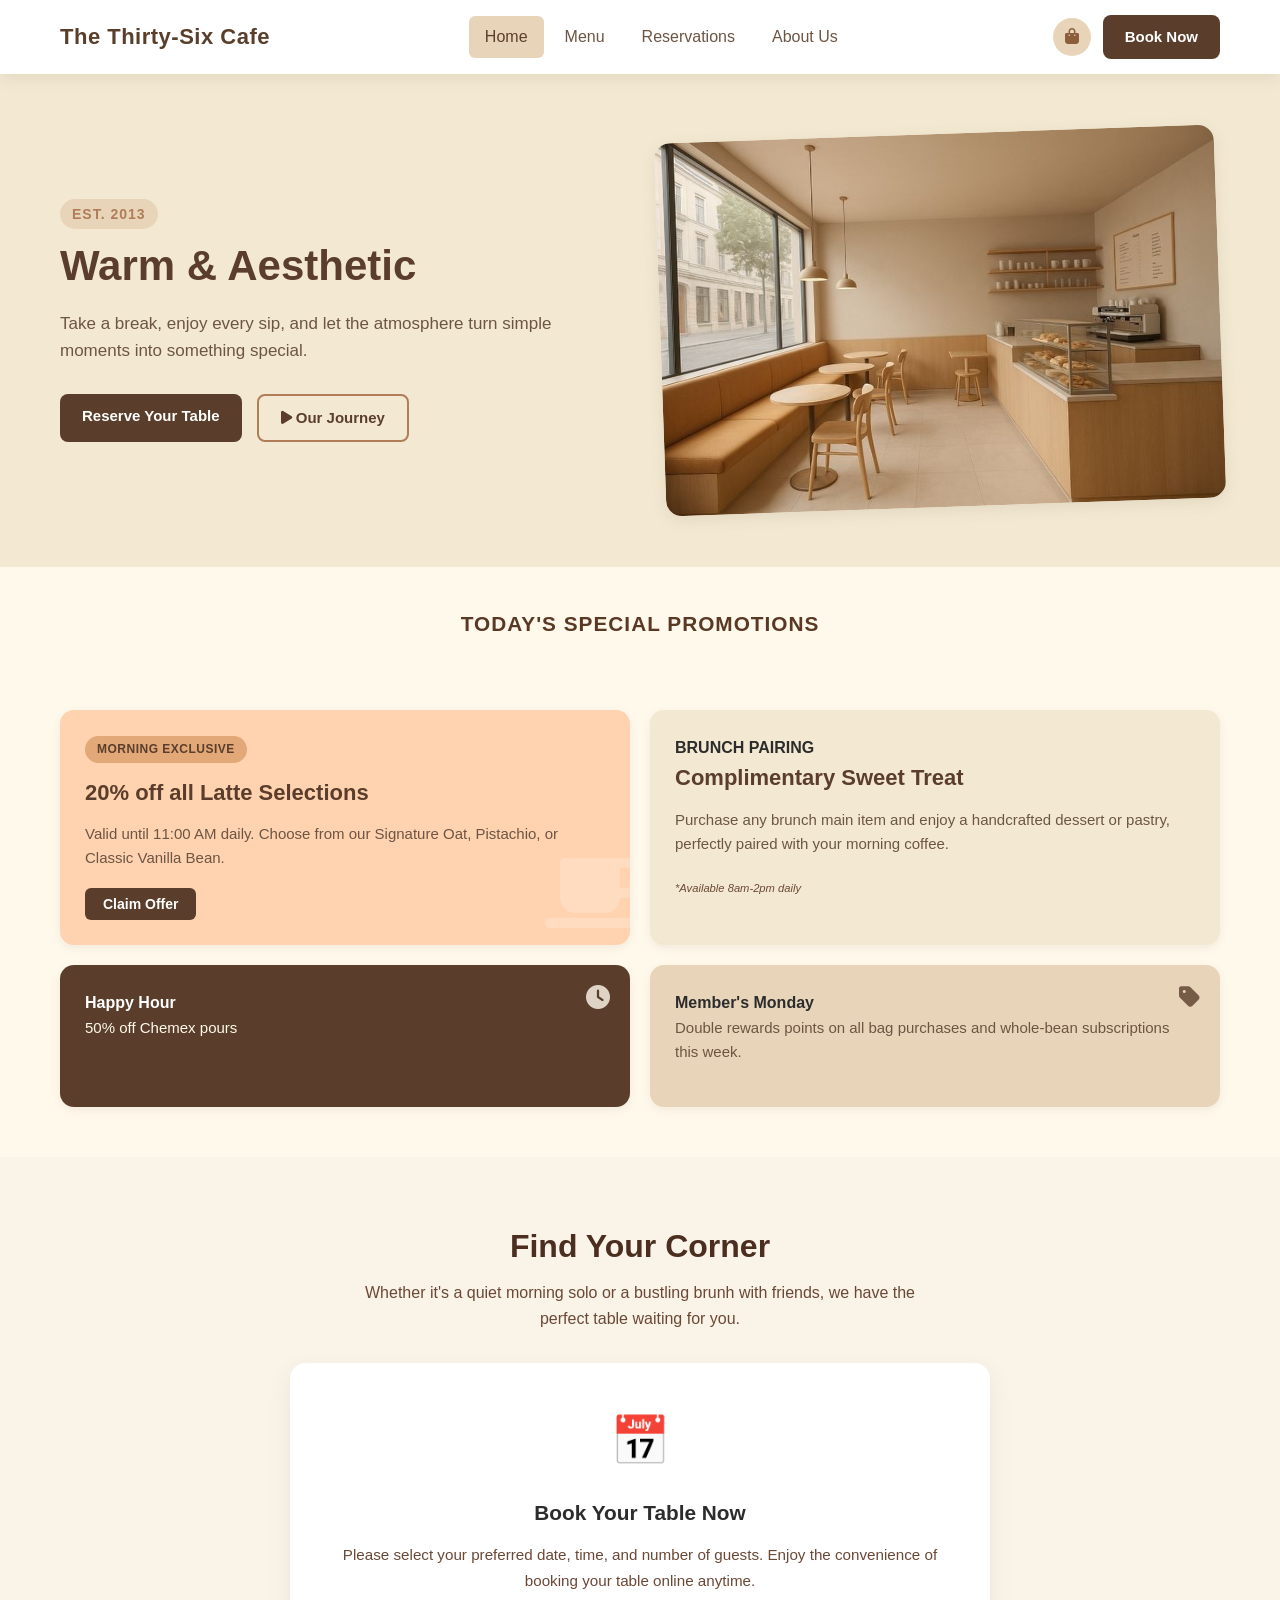
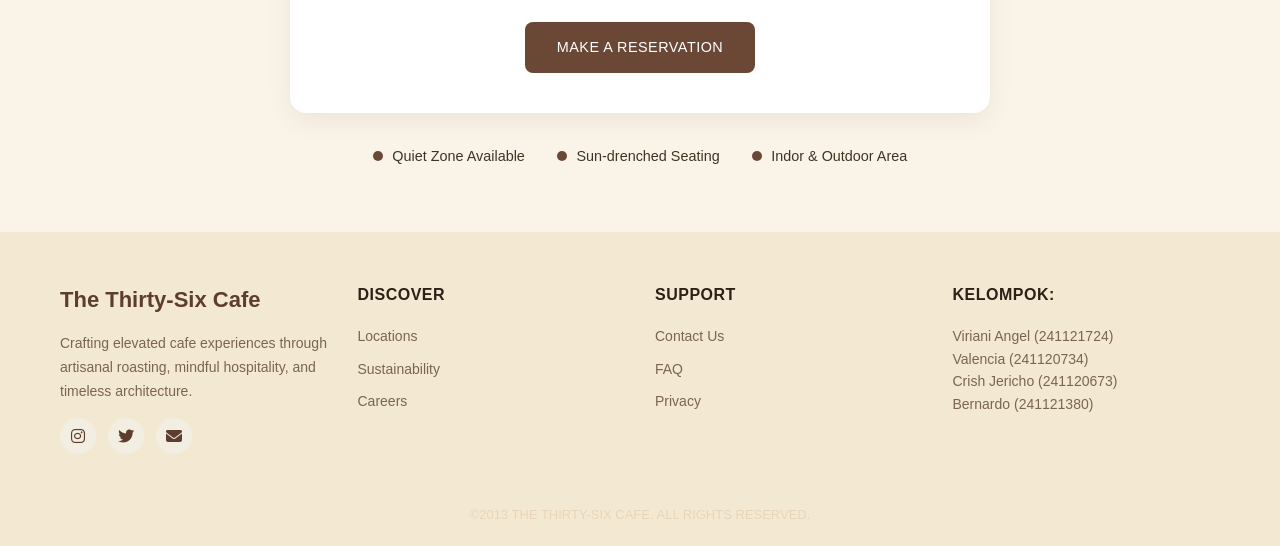
==== index.html @ 0692bbd6 "final" ====
<!DOCTYPE html>
<html lang="id">
<head>
    <meta charset="UTF-8">
    <meta name="viewport" content="width=device-width, initial-scale=1.0">
    <title>The Thirty-Six Cafe - Beranda</title>
    <link rel="stylesheet" href="style.css">
    <link rel="stylesheet" href="https://cdnjs.cloudflare.com/ajax/libs/font-awesome/6.4.0/css/all.min.css">
</head>
<body>
    <!-- Header & Navigasi -->
    <header class="header">
        <div class="container">
            <div class="nav-wrapper">
                <a href="index.html" class="logo">The Thirty-Six Cafe</a>
                <input type="checkbox" id="cek-menu" hidden>
                <label for="cek-menu" class="menu-toggle">☰</label>
                
                <nav class="navbar">
                    <a href="index.html" class="active">Home</a>
                    <a href="menu.html">Menu</a>
                    <a href="reservasi.html">Reservations</a>
                    <a href="tentang.html">About Us</a>
                </nav>

                <div class="header-actions">
                    <button class="icon-btn"><i class="fas fa-shopping-bag"></i></button>
                    <a href="reservasi.html" class="btn primary-btn">Book Now</a>
                </div>
            </div>
        </div>
    </header>

    <main>
        <!-- Bagian Hero -->
        <section class="hero-section">
            <div class="container hero-content">
                <div class="hero-text">
                    <span class="est-tag">EST. 2013</span>
                    <h1>Warm & Aesthetic</h1>
                    <p>Take a break, enjoy every sip, and let the atmosphere turn simple moments into something special.</p>
                    <div class="hero-buttons">
                        <a href="reservasi.html" class="btn primary-btn">Reserve Your Table</a>
                        <a href="tentang.html" class="btn secondary-btn"><i class="fas fa-play"></i> Our Journey</a>
                    </div>
                </div>
                <div class="hero-image">
                    <img src="gbr/interior cafe.jpeg" alt="Interior cafe dengan pencahayaan hangat">
                </div>
            </div>
        </section>


        <!-- Bagian Promo Harian -->
        <h2 class="promo-section-title">TODAY'S SPECIAL PROMOTIONS</h2>
        <div class="promo-grid">
            <div class="promo-card promo-main">
                <span class="promo-badge">MORNING EXCLUSIVE</span>
                <h3>20% off all Latte Selections</h3>
                <p>Valid until 11:00 AM daily. Choose from our Signature Oat, Pistachio, or Classic Vanilla Bean.</p>
                <button class="btn promo-btn" id="claimBtn">Claim Offer</button>
                <div class="promo-icon">
                    <i class="fas fa-coffee"></i>
                </div>
            </div>

            <div class="promo-card promo-side">
                <h4>BRUNCH PAIRING</h4>
                <h3>Complimentary Sweet Treat</h3>
                <p>Purchase any brunch main item and enjoy a handcrafted dessert or pastry, perfectly paired with your morning coffee.</p>
                <span class="note">*Available 8am-2pm daily</span>
            </div>

            <div class="promo-card promo-dark">
                <div class="promo-mini-content">
                    <h4>Happy Hour</h4>
                    <p>50% off Chemex pours</p>
                </div>
                <i class="fas fa-clock promo-icon-sm"></i>
            </div>

            <div class="promo-card promo-light">
                <div class="promo-mini-content">
                    <h4>Member's Monday</h4>
                    <p>Double rewards points on all bag purchases and whole-bean subscriptions this week.</p>
                </div>
                <i class="fas fa-tag promo-icon-sm"></i>
            </div>
        </div>    

        <!-- Bagian Cari Meja -->
        <section class="reservation-setion">
            <div class="reservation-container">

                <h2 class="reservation-title">Find Your Corner</h2>
                <p class="reservation-subtitle">Whether it's a quiet morning solo or a bustling brunh with friends, we have the perfect table waiting for you.</p>
                <div class="reservation-card">
                    <div class="reservasion-icon">📅</div>
                    <h3 class="reservation-status">Book Your Table Now</h3>
                    <p class="reservation-desc">Please select your preferred date, time, and number of guests. Enjoy the convenience of booking your table online anytime.</p>

                    <!--Tombol Penghubung Ke Halaman Reservasi-->
                    <a href="reservasi.html" class="btn-book" id="reserveBtn">Make a Reservation</a>
                </div>   
                <div class="features">
                    <div class="feature-item">
                        <span class="dot"></span>
                        <span>Quiet Zone Available</span>
                    </div>
                    <div class="feature-item">
                        <span class="dot"></span>
                        <span>Sun-drenched Seating</span>
                    </div>
                    <div class="feature-item">
                        <span class="dot"></span>
                        <span>Indor & Outdoor Area</span>
                    </div>
                </div>
            </div>
        </section>
    </main>

    <!-- Footer -->
    <footer class="footer">
        <div class="container grid-footer">
            <div class="footer-about">
                <h3>The Thirty-Six Cafe</h3>
                <p>Crafting elevated cafe experiences through artisanal roasting, mindful hospitality, and timeless architecture.</p>
                <div class="social-links">
                    <a href="https://www.instagram.com/thethirtysix?igsh=OXprbnNtYWUybjdk"><i class="fab fa-instagram"></i></a>
                    <a href="https://x.com/ThirtySixCafe"><i class="fab fa-twitter"></i></a>
                    <a href="mailto:thethirtysix.i@gmail.com"><i class="fas fa-envelope"></i></a>
                </div>
            </div>

            <div class="footer-links">
                <h4>DISCOVER</h4>
                <a href="https://www.google.com/maps/place//data=!4m3!3m2!1s0x303130367eed4897:0xfbdb00c0cb2475d2!12e1?source=g.page.m._&laa=merchant-review-solicitation">Locations</a>
                <a href="tentang.html">Sustainability</a>
                <a href="tentang.html">Careers</a>
            </div>

            <div class="footer-links">
                <h4>SUPPORT</h4>
                <a href="tel:+62614530970">Contact Us</a>
                <a href="reservasi.html">FAQ</a>
                <a href="#">Privacy</a>
            </div>

            <div class="footer-subscribe">
                <h4>KELOMPOK:</h4>
                <p>Viriani Angel (241121724) <br> Valencia (241120734) <br> Crish Jericho (241120673) <br> Bernardo (241121380)</p>
            </div>
        </div>

        <div class="copyright">
            <p>©2013 THE THIRTY-SIX CAFE. ALL RIGHTS RESERVED.</p>
        </div>
    </footer>

    <!--Panggil File Js-->
    <script src="script.js"></script>
</body>
</html>
---- style.css ----
* {
    margin: 0;
    padding: 0;
    box-sizing: border-box;
    font-family: 'Segoe UI', Roboto, Oxygen, Ubuntu, Cantarell, sans-serif;
}

body {
    background-color: #FFF9EC;
    color: #2C2C2C;
    line-height: 1.6;
}

.container {
    max-width: 1200px;
    margin: 0 auto;
    padding: 0 20px;
}

a {
    text-decoration: none;
    color: inherit;
}

img {
    max-width: 100%;
    display: block;
}

/* HEADER & NAVIGASI */
.header {
    background-color: #FFFFFF;
    box-shadow: 0 4px 15px rgba(90, 62, 43, 0.1);
    padding: 15px 0;
    position: sticky;
    top: 0;
    z-index: 99;
}

.nav-wrapper {
    display: flex;
    justify-content: space-between;
    align-items: center;
    flex-wrap: wrap;
    gap: 15px;
    position: relative;
}

.logo {
    font-size: 22px;
    font-weight: 700;
    color: #5A3E2B;
    letter-spacing: 0.5px;
}

/* Ikon Garis Tiga */
.menu-toggle {
    font-size: 28px;
    color: #5A3E2B;
    cursor: pointer;
    display: none; /* Awalnya tersembunyi, muncul di HP/Tablet */
}

/* Kotak Menu Navigasi */
.navbar {
    display: flex;
    gap: 5px;
    flex-wrap: wrap;
}

.navbar a {
    padding: 8px 16px;
    font-weight: 500;
    color: #6D5544;
    border-radius: 6px;
    transition: all 0.3s ease;
}

.navbar a:hover,
.navbar a.active {
    background-color: #E8D5B9;
    color: #5A3E2B;
}

.header-actions {
    display: flex;
    align-items: center;
    gap: 12px;
}

.icon-btn {
    width: 38px;
    height: 38px;
    border-radius: 50%;
    border: none;
    background-color: #E8D5B9;
    color: #8B5E3C;
    font-size: 16px;
    cursor: pointer;
    transition: all 0.3s ease;
}

.icon-btn:hover {
    background-color: #B07D58;
    color: #FFFFFF;
}

.btn {
    padding: 10px 22px;
    border-radius: 8px;
    font-weight: 600;
    border: none;
    cursor: pointer;
    transition: all 0.3s ease;
    font-size: 15px;
    display: inline-block;
}

.primary-btn {
    background-color: #5A3E2B;
    color: #FFFFFF;
}

.primary-btn:hover {
    background-color: #8B5E3C;
    transform: translateY(-2px);
    box-shadow: 0 4px 12px rgba(92, 61, 46, 0.2);
}

.secondary-btn {
    background-color: transparent;
    color: #5A3E2B;
    border: 2px solid #B07D58;
}

.secondary-btn:hover {
    background-color: #B07D58;
    color: #FFFFFF;
}

/* BAGIAN HERO (HOME) */
.hero-section {
    padding: 60px 0;
    background-color: #F3E9D2;
}

.hero-content {
    display: grid;
    grid-template-columns: 1fr 1fr;
    gap: 40px;
    align-items: center;
}

.est-tag {
    font-size: 14px;
    color: #B07D58;
    font-weight: 600;
    letter-spacing: 1px;
    text-transform: uppercase;
    display: inline-block;
    margin-bottom: 12px;
    background-color: #E8D5B9;
    padding: 4px 12px;
    border-radius: 20px;
}

.hero-text h1 {
    font-size: 42px;
    color: #5A3E2B;
    margin-bottom: 18px;
    line-height: 1.2;
}

.hero-text p {
    font-size: 17px;
    color: #6D5544;
    margin-bottom: 30px;
}

.hero-buttons {
    display: flex;
    gap: 15px;
    flex-wrap: wrap;
}

.hero-image img {
    border-radius: 16px;
    box-shadow: 0 4px 15px rgba(90, 62, 43, 0.1);
    transform: rotate(-2deg);
    transition: transform 0.5s ease;
    margin-left: auto;
    margin-right: auto;
}

.hero-image img:hover {
    transform: rotate(0deg) scale(1.02);
}

/* KARTU PROMO (HOME) */
.promo-section-title {
    text-align: center;
    font-size: 1.3rem;
    font-weight: 700;
    color: #5A3824;
    margin: 2.5rem 0 1.2rem;
    letter-spacing: 1px;
}

.promo-grid {
    display: grid;
    grid-template-columns: repeat(2, 1fr);
    grid-template-rows: auto auto;
    gap: 20px;
    padding: 50px 20px;
    max-width: 1200px;
    margin: 0 auto;
}

.promo-main {
    grid-column: 1 / 2;
    grid-row: 1 / 2;
    background-color: #FFD2B0;
    border-radius: 14px;
    padding: 25px;
}

.promo-side {
    grid-column: 2 / 3;
    grid-row: 1 / 2;
    background-color: #F3E9D2;
    border-radius: 14px;
    padding: 25px;
}

.promo-dark {
    grid-column: 1 / 2;
    grid-row: 2 / 3;
    background-color: #5A3E2B;
    color: #FFFFFF;
    border-radius: 14px;
    padding: 25px;
}

.promo-light {
    grid-column: 2 / 3;
    grid-row: 2 / 3;
    background-color: #E8D5B9;
    border-radius: 14px;
    padding: 25px;
}

.promo-card {
    position: relative;
    overflow: hidden;
    transition: all 0.3s ease;
    box-shadow: 0 3px 10px rgba(90, 62, 43, 0.08);
}

.promo-card:hover {
    transform: translateY(-5px);
    box-shadow: 0 4px 15px rgba(90, 62, 43, 0.1);
}

.promo-badge {
    background-color: #E2A878;
    color: #5A3E2B;
    font-size: 12px;
    font-weight: 700;
    padding: 4px 12px;
    border-radius: 20px;
    text-transform: uppercase;
    letter-spacing: 0.5px;
    display: inline-block;
    margin-bottom: 12px;
}

.promo-card h3 {
    font-size: 22px;
    margin-bottom: 12px;
    color: #5A3E2B;
}

.promo-dark h3 {
    color: #FFFFFF;
}

.promo-card p {
    font-size: 15px;
    color: #6D5544;
    margin-bottom: 18px;
}

.promo-dark p {
    color: #FFF9EC;
}

.promo-btn {
    background-color: #5A3E2B;
    color: #FFFFFF;
    padding: 8px 18px;
    font-size: 14px;
    border-radius: 6px;
    display: inline-block;
    transition: all 0.3s ease;
}

.promo-btn:hover {
    background-color: #8B5E3C;
}

.promo-icon {
    position: absolute;
    bottom: -15px;
    right: -15px;
    font-size: 80px;
    color: rgba(255,255,255,0.2);
    z-index: 1;
}

.promo-icon-sm {
    position: absolute;
    top: 20px;
    right: 20px;
    font-size: 24px;
    opacity: 0.8;
    color: #5A3E2B;
}

.promo-dark .promo-icon-sm {
    color: #FFF9EC;
}

.pastry-img img {
    border-radius: 10px;
    margin: 15px auto;
    max-height: 120px;
    width: auto;
    max-width: 100%; 
    object-fit: contain; 
    display: block;
}

.note {
    font-size: 12px;
    font-style: italic;
    color: #8B5E3C;
    margin-top: 10px;
    display: inline-block;
}

/* BAGIAN CARI MEJA (HOME) */
.find-table-section {
    padding: 60px 0;
    background-color: #FFFFFF;
}

.find-table-wrapper {
    text-align: center;
}

.find-table-wrapper h2 {
    font-size: 30px;
    color: #5A3E2B;
    margin-bottom: 12px;
}

.find-table-wrapper p {
    font-size: 16px;
    color: #6D5544;
    margin-bottom: 30px;
    max-width: 700px;
    margin-left: auto;
    margin-right: auto;
}

/* ==== KONTEN UTAMA - SEJAJAR ==== */
.main-content {
    padding: 1rem 0 2rem;
}

.content-grid {
    display: grid;
    grid-template-columns: 1fr 1.4fr;
    gap: 1.5rem;
}

.card {
    background-color: #FFFFFF;
    padding: 1.8rem;
    border-radius: 10px;
    box-shadow: 0 4px 12px rgba(75, 46, 32, 0.05);
}

.card h2 {
    font-size: 1rem;
    text-transform: uppercase;
    margin-bottom: 1.4rem;
    letter-spacing: 0.5px;
}

/* --- FORM --- */
.form-group {
    margin-bottom: 1rem;
}

.form-group label {
    display: block;
    font-size: 0.75rem;
    text-transform: uppercase;
    margin-bottom: 0.4rem;
    letter-spacing: 0.5px;
}

.form-group input {
    width: 100%;
    padding: 0.65rem;
    border: 1px solid #E8DAC5;
    border-radius: 4px;
    background-color: #FAF4E8;
    font-size: 0.85rem;
}

.form-row {
    display: flex;
    gap: 0.8rem;
}

.counter {
    display: flex;
    border: 1px solid #E8DAC5;
    border-radius: 4px;
    background-color: #FAF4E8;
    width: fit-content;
}

.counter button {
    border: none;
    background: none;
    padding: 0.4rem 0.8rem;
    cursor: pointer;
    font-weight: bold;
}

.counter input {
    border: none;
    width: 35px;
    text-align: center;
    background: transparent;
}

.btn-confirm {
    width: 100%;
    background-color: #6B4836;
    color: #ffffff;
    border: none;
    padding: 0.7rem;
    border-radius: 4px;
    margin-top: 0.8rem;
    cursor: pointer;
    text-transform: uppercase;
    font-size: 0.8rem;
    letter-spacing: 0.5px;
}

.note {
    font-size: 0.7rem;
    text-align: center;
    margin-top: 0.4rem;
    color: #6B4836;
}

/* --- TABEL --- */
.registry-header {
    display: flex;
    justify-content: space-between;
    align-items: center;
    margin-bottom: 1rem;
    flex-wrap: wrap;
    gap: 0.5rem;
}

.tabs {
    display: flex;
    gap: 0.4rem;
}

.tab-btn {
    border: none;
    background:#F6EBD8;
    padding: 0.3rem 0.7rem;
    border-radius: 4px;
    font-size: 0.7rem;
    cursor: pointer;
    text-transform: uppercase;
    color: #443322;
    font-weight: 500;
}

.tab-btn.active[data-filter="all"] { background-color: #d6b89e; color: #443322; }
.tab-btn.active[data-filter="confirmed"] { background-color: #8b5a2b; color: white; }
.tab-btn.active[data-filter="waitlist"] { background-color: #cd853f; color: white; }
.tab-btn.active[data-filter="cancelled"] { background-color: #a0522d; color: white; }
.tab-btn.active[data-filter="completed"] { background-color: #4B2E20; color: white; }

.filter-icon {
    border: none;
    background: none;
    cursor: pointer;
    font-size: 0.9rem;
}

.tab-btn.active {
    background-color: #6B4836;
    color:#ffffff;
}

.filter-btn {
    border: none;
    background: none;
    cursor: pointer;
}

.registry-list {
    min-height: 200px;
}

.empty-state {
    text-align: center;
    padding: 2rem;
    color: #6B4836;
    font-style: italic;
    font-size: 0.85rem;
}

.registry-item {
    display: flex;
    justify-content: space-between;
    align-items: center;
    padding: 0.6rem 0.8rem;
    background-color:#F6EBD8;
    border-radius: 4px;
    margin-bottom: 0.5rem;
}

.time {
    font-weight: 500;
    font-size: 0.85rem;
}

.name {
    flex: 1;
    margin-left: 0.8rem;
    font-size: 0.85rem;
}

.duration {
    font-size: 0.75rem;
    background-color:#E8DAC5;
    padding: 0.2rem 0.5rem;
    border-radius: 10px;
}

/* ==== BAGIAN BAWAH ==== */
.bottom-section {
    margin: 2rem 0;
}
.content-grid {
    display: grid;
    grid-template-columns: 1fr 1fr;
    gap: 1.5rem;
    align-items: center;
}
.image-card img {
    width: 100%;
    height: auto;
    border-radius: 8px;
    object-fit: cover;
}
.info-card {
    background-color: #5A3824;
    color: #fff;
    padding: 1.8rem;
    border-radius: 8px;
}
.info-card h2 {
    margin-top: 0;
    font-size: 1.2rem;
    font-weight: 600;
}
.info-card p {
    font-size: 0.9rem;
    line-height: 1.5;
    opacity: 0.92;
    margin-bottom: 1.2rem;
}
.info-buttons {
    display: flex;
    gap: 0.8rem;
    flex-wrap: wrap;
}
.btn-about, .btn-view-menu {
    padding: 0.6rem 1.1rem;
    border: none;
    border-radius: 4px;
    font-weight: 500;
    cursor: pointer;
    font-size: 0.85rem;
    text-decoration: none;
    display: inline-block;
}
.btn-about {
    background-color: #fff;
    color: #5A3824;
}
.btn-view-menu {
    background-color: #D4B996;
    color: #333;
}

@media (max-width: 768px) {
    .content-grid {
        grid-template-columns: 1fr;
    }
}

/* ==== NOTIFIKASI ==== */
.notification {
    position: fixed;
    top: 2rem;
    right: 2rem;
    max-width: 360px; 
    width: fit-content; 
    background: #ffffff;
    padding: 1rem 1.4rem;
    border-radius: 10px;
    box-shadow: 0 4px 14px rgba(0, 0, 0, 0.18);
    transform: translateX(420px); 
    transition: transform 0.3s ease;
    z-index: 9999; 
}
.notification.show {
    transform: translateX(0); 
}
.notification-box {
    display: flex;
    align-items: flex-start;
    gap: 0.7rem;
}
.notification-box i {
    color: #2e7d32;
    font-size: 1.4rem;
    margin-top: 0.1rem;
}
.notification-box h3 {
    margin: 0 0 0.3rem 0;
    font-size: 1rem;
    color: #333;
}
.notification-box p {
    margin: 0;
    font-size: 0.9rem;
    color: #555;
    line-height: 1.4;
}

/* ==== reservasi bagian home==== */
.reservation-setion {
    padding: 4rem 1.2rem;
    background-color: #FAF4E8;
}

.reservation-container {
    max-width: 700px;
    margin: 0 auto;
    text-align: center;
}

.reservation-title {
    font-size: 2rem;
    color:#4B2E20;
    margin-bottom: 0.5rem;
    font-weight: 600;
}

.reservation-subtitle {
    font-size: 1rem;
    color: #6B4836;
    margin-bottom: 2rem;
    max-width: 550px;
    margin-left: auto;
    margin-right: auto;
}

.reservation-card {
    background-color: #ffffff;
    padding: 2.5rem 2rem;
    border-radius: 16px;
    box-shadow: 0 8px 24px rgba(75, 46, 32, 0.08);
    margin-bottom: 2rem;
    transition: all 0.3s ease;
    cursor: pointer;
}

.reservation-card:hover {
    transform: translateY(-6px);
    box-shadow: 0 4px 12px rgba(75, 46, 32, 0.15);
    background: #e4bc85;
}

.reservasion-icon {
    font-size: 3rem;
    margin-bottom: 1rem;
}

.reservation-status {
    font-size: 1.3rem;
    color:4B2E20;
    margin-bottom: 0.8rem;
    font-weight: 600;
}

.reservation-desc {
    font-size: 0.95rem;
    color:#6B4836;
    margin-bottom: 1.8rem;
    line-height: 1.7;
}

.btn-book {
    display: inline-block;
    background-color:#6B4836;
    color:#ffffff;
    padding: 0.85rem 2rem;
    border-radius: 8px;
    text-decoration: none;
    font-weight: 500;
    font-size: 0.9rem;
    text-transform: uppercase;
    letter-spacing: 0.5px;
    transition: all 0.3s ease;
    border: none;
    cursor: pointer;
}

.btn-book:hover {
    background-color: #4B2E20;
    transform: translateY(-2px);
    box-shadow: 0 4px 12px rgba(75, 46, 32, 0.15);
}

.features {
    display: flex;
    justify-content: center;
    gap: 2rem;
    flex-wrap: wrap;
}

.feature-item {
    display: flex;
    align-items: center;
    gap: 0.6rem;
    font-size: 0.9rem;
    color: #423224;
    font-weight: 500;
}

.dot {
    width: 10px;
    height: 10px;
    background-color:#6B4836;
    border-radius: 50%;
    display: inline-block;
}

/* BAGIAN MENU */
.menu-section {
    padding: 60px 0;
    background-color: #FFFFFF;
}

.menu-heading {
    text-align: center;
    margin-bottom: 40px;
}

.menu-heading h1 {
    font-size: 34px;
    color: #5A3E2B;
    margin-bottom: 12px;
}

.menu-heading p {
    font-size: 16px;
    color: #6D5544;
    max-width: 750px;
    margin: 0 auto;
}

/* Tombol Kategori Menu */
.menu-tabs {
    display: flex;
    gap: 0.8rem;
    justify-content: center;
    margin: 1.5rem 0;
    flex-wrap: wrap;
}

.tab-btn {
    padding: 0.5rem 1.2rem;
    border: 2px solid #D4B996;
    background: #fff;
    color: #5A3824;
    border-radius: 20px;
    cursor: pointer;
    transition: all 0.3s ease;
    font-family: inherit;
}

.tab-btn.active,
.tab-btn:hover {
    background: #5A3824;
    color: #fff;
    border-color: #5A3824;
}

.menu-heading p.info-pesan {
    margin-top: 0.7rem;
    font-style: italic;
    color: #5A3824;
}

/* Gaya Tombol Saat Diklik */
.tab-btn.active {
    background-color: #5A3E2B;
    color: #FFFFFF;
    border-color: #5A3E2B;
}

/* Grid Daftar Menu */
.menu-grid {
    display: grid;
    grid-template-columns: repeat(auto-fill, minmax(320px, 1fr));
    gap: 25px;
}

.menu-item {
    background-color: #FFF9EC;
    border-radius: 14px;
    overflow: hidden;
    box-shadow: 0 3px 10px rgba(90, 62, 43, 0.08);
    transition: all 0.3s ease;
    border: 1px solid #F3E9D2;
}

.menu-item:hover {
    transform: translateY(-6px);
    box-shadow: 0 8px 20px rgba(90, 62, 43, 0.12);
    border-color: #E8D5B9;
}

.menu-item-img img {
    width: 100%;
    height: 200px;
    object-fit: cover;
    transition: transform 0.5s ease;
}

.menu-item:hover .menu-item-img img {
    transform: scale(1.08);
}

.menu-item-content {
    padding: 20px;
}

.menu-item-header {
    display: flex;
    justify-content: space-between;
    align-items: baseline;
    margin-bottom: 10px;
    gap: 10px;
    flex-wrap: wrap;
}

.menu-item-header h3 {
    font-size: 20px;
    color: #5A3E2B;
    font-weight: 700;
}

.price {
    font-size: 18px;
    font-weight: 600;
    color: #B07D58;
    background-color: #F3E9D2;
    padding: 3px 10px;
    border-radius: 20px;
}

.menu-item-content p {
    font-size: 14px;
    color: #6D5544;
    margin-bottom: 15px;
    line-height: 1.6;
}

.tags-menu {
    display: flex;
    gap: 8px;
    flex-wrap: wrap;
}

.tag {
    font-size: 12px;
    font-weight: 600;
    padding: 3px 10px;
    border-radius: 20px;
    background-color: #E8D5B9;
    color: #5A3E2B;
}

/*BAGIAN RESERVASI*/
.reservation-item {
    padding: 0.8rem;
    margin: 0.6rem 0;
    background: #fff;
    border-radius: 8px;
    display: flex;
    justify-content: space-between;
    align-items: center;
    border: 1px solid #E8D4B9;
}
        
.reservation-item span {
    font-size: 0.9rem;
    color: #5A3824;
}

.reservation-table {
    width: 100%;
    border-collapse: collapse;
    margin-top: 0.5rem;
}
.reservation-table th,
.reservation-table td {
    border: 1px solid #ddd;
    padding: 0.7rem;
    text-align: left;
    color: #5A3824;
    font-size: 0.9rem;
}
.reservation-table th {
    background-color: #f8f0e6;
    font-weight: 600;
}
.reservation-table tr:nth-child(even) {
    background-color: #fdf9f3;
}
.status-select {
    padding: 0.3rem;
    border-radius: 4px;
    border: 1px solid #ccc;
}
        
.btn-delete {
    background: #b84545;
    color: #fff;
    border: none;
    padding: 0.4rem 0.8rem;
    border-radius: 6px;
    cursor: pointer;
    font-size: 0.85rem;
}
    
.notification {
    position: fixed;
    top: 2rem;
    right: 2rem;
    width: fit-content;
    background: #fff;
    padding: 1rem 1.5rem;
    border-radius: 10px;
    box-shadow: 0 4px 12px rgba(0,0,0,0.15);
    transform: translateX(400px);
    transition: transform 0.3s ease;
    z-index: 999;
}
        
.notification.show {
    transform: translateX(0);
}
        
.empty-state {
    padding: 1.5rem;
    text-align: center;
    color: #777;
}
        
.form-group input:invalid {
    border: 1px solid #e74c3c;
}
    
.form-group input:valid {
    border: 1px solid #2ecc71;
}

/* BAGIAN TENTANG KAMI */
.about-section {
    padding: 50px 0;
    background-color: #FFFFFF;
}

.about-grid {
    display: grid;
    grid-template-columns: 1fr 1fr;
    gap: 40px;
    align-items: center;
}

.about-image img {
    width: 100%;
    height: auto;
    border-radius: 14px;
    box-shadow: 0 4px 15px rgba(90, 62, 43, 0.1);
}

.about-text h2 {
    font-size: 26px;
    color: #5A3E2B;
    margin-bottom: 15px;
    text-transform: uppercase;
    letter-spacing: 0.5px;
    border-left: 4px solid #B07D58;
    padding-left: 12px;
}

.about-text p {
    font-size: 15px;
    color: #6D5544;
    line-height: 1.7;
    margin-bottom: 12px;
    text-align: justify;
}

.home-icon {
    display: inline-block;
    width: 40px;
    height: 40px;
    background-color: #5A3E2B;
    color: #FFFFFF;
    border-radius: 50%;
    text-align: center;
    line-height: 40px;
    font-size: 18px;
    margin-top: 15px;
    transition: all 0.3s ease;
    margin-left: auto;
    display: block;
}

.home-icon:hover {
    background-color: #B07D58;
    transform: scale(1.1);
}

/* FOOTER */
.footer {
    background-color: #F3E9D2;
    color: #FFF9EC;
    padding: 50px 0 20px;
}

.grid-footer {
    display: grid;
    grid-template-columns: repeat(auto-fit, minmax(220px, 1fr));
    gap: 30px;
    margin-bottom: 30px;
}

.footer-about h3 {
    font-size: 22px;
    margin-bottom: 15px;
    color: #5C3D2E;
}

.footer-about p {
    font-size: 14px;
    line-height: 1.7;
    margin-bottom: 15px;
    color: #7A6454;
}

.social-links {
    display: flex;
    gap: 12px;
}

.social-links a {
    width: 36px;
    height: 36px;
    border-radius: 50%;
    background-color: #F3EEE2;
    display: flex;
    align-items: center;
    justify-content: center;
    color: #5C3D2E;
    transition: all 0.3s ease;
}

.social-links a:hover {
    background-color: #5C3D2E;
    color: #FFFFFF;
}

.footer-links h4 {
    font-size: 16px;
    margin-bottom: 18px;
    color: #2C2017;
    text-transform: uppercase;
    letter-spacing: 0.5px;
}

.footer-links a {
    display: block;
    color: #7A6454;
    margin-bottom: 10px;
    font-size: 14px;
    transition: all 0.3s ease;
}

.footer-links a:hover {
    color: #5C3D2E;
    padding-left: 5px;
}

.footer-subscribe h4 {
    font-size: 16px;
    margin-bottom: 18px;
    color: #2C2017;
    text-transform: uppercase;
    letter-spacing: 0.5px;
}

.footer-subscribe p {
    font-size: 14px;
    color: #7A6454;
    margin-bottom: 15px;
}

.copyright {
    text-align: center;
    padding-top: 20px;
    border-top: 1px solid rgba(255,255,255,0.1);
    font-size: 13px;
    color: #E8D5B9;
}


/* TAMPILAN HP & TABLET*/

/* Untuk Tablet */
@media (max-width: 991px) {
    /* Tampilkan ikon garis tiga */
    .menu-toggle {
        display: block;
        order: 3;
    }

    /*Sembunyikan tombol Book Now dibagian atas*/
    .header-actions {
        display: none;
    }

    /* Awalnya menu disembunyikan */
    .navbar {
        position: absolute;
        top: 100%;
        right: 0;
        width: 250px;
        background-color: #FFFFFF;
        box-shadow: -2px 4px 8px rgba(0,0,0,0.1);
        border-radius: 0 0 0 10px;
        padding: 20px;
        display: none; 
        flex-direction: column;
        gap: 12px;
        z-index: 100;
    }

    /* SAAT KOTAK CEK DICENTANG, MENU MUNCUL */
    #cek-menu:checked ~ .navbar {
        display: flex;
    }

    .navbar a {
        padding: 12px;
        font-size: 15px;
    }

    .header-actions {
        flex-direction: column;
        align-items: center;
        margin-top: 0px;
    }

    .hero-content {
        grid-template-columns: 1fr;
        gap: 25px;
        text-align: center;
    }

    .hero-buttons {
        justify-content: center;
    }

    .hero-image {
        order: -1;
    }

    .promo-grid {
        grid-template-columns: 1fr;
    }

    .promo-main, .promo-side, .promo-dark, .promo-light {
        grid-column: auto;
        grid-row: auto;
    }
}

/* Untuk HP */
@media (max-width: 768px) {
    .logo {
        font-size: 19px;
    }

    .hero-text h1 {
        font-size: 28px;
    }

    .hero-text p {
        font-size: 15px;
    }

    .hero-image {
        order: -1;
        text-align: center;
    }

    .menu-tabs {
        gap: 8px;
    }

    .tab-btn {
        padding: 8px 14px;
        font-size: 13px;
    }

    .menu-grid {
        grid-template-columns: 1fr;
    }

    .about-grid {
        grid-template-columns: 1fr;
        gap: 25px;
    }

    .about-image {
        order: -1;
    }

    .about-text h2 {
        font-size: 22px;
    }

    .reservation-title {
        font-size: 1.6rem;
    }

    .reservation-section {
        padding: 2rem 1rem;
    }

    .card {
        padding: 1rem;
        margin: 0 1rem 1rem;
    }
    .form-row {
        flex-direction: column;
        gap: 0.8rem;
    }
    .form-group label {
        font-size: 0.85rem;
    }
    .form-group input {
        padding: 0.6rem;
        font-size: 0.85rem;
    }
    .counter {
        max-width: 120px;
    }
    .btn-confirm {
        width: 100%;
        padding: 0.7rem;
        font-size: 0.9rem;
    }
    .note {
        font-size: 0.75rem;
        text-align: center;
    }

    /* Tombol tab filter */
    .registry-header {
        flex-wrap: wrap;
        gap: 0.5rem;
    }
    .tabs {
        overflow-x: auto;
        display: flex;
        gap: 0.4rem;
        padding-bottom: 0.3rem;
    }
    .tab-btn {
        font-size: 0.75rem;
        padding: 0.4rem 0.6rem;
        white-space: nowrap;
    }

    /* Tabel reservasi */
    .reservation-table {
        display: block;
        overflow-x: auto;
        font-size: 0.8rem;
    }
    .reservation-table th,
    .reservation-table td {
        padding: 0.5rem 0.4rem;
    }
    .status-select {
        font-size: 0.75rem;
        padding: 0.2rem;
    }
    .btn-delete {
        font-size: 0.7rem;
        padding: 0.3rem 0.5rem;
    }

    /* Bagian bawah: gambar & info */
    .bottom-section {
        padding: 0 1rem 2rem;
    }
    .image-card img {
        border-radius: 6px;
    }
    .info-card {
        padding: 1.2rem !important;
    }
    .info-card h2 {
        font-size: 1rem !important;
    }
    .info-card p {
        font-size: 0.8rem !important;
        line-height: 1.4;
    }
    .info-buttons {
        gap: 0.6rem;
    }
    .btn-about, .btn-view-menu {
        font-size: 0.8rem;
        padding: 0.5rem 0.9rem;
    }
}

@keyframes fadein {
    from {
        opacity: 0;
        transform: translateY(20px);
    }
    to {
        opacity: 1;
        transform: translateY(0);
    }
}


.hero-section {
    animation: fadein 0.6s ease;
}
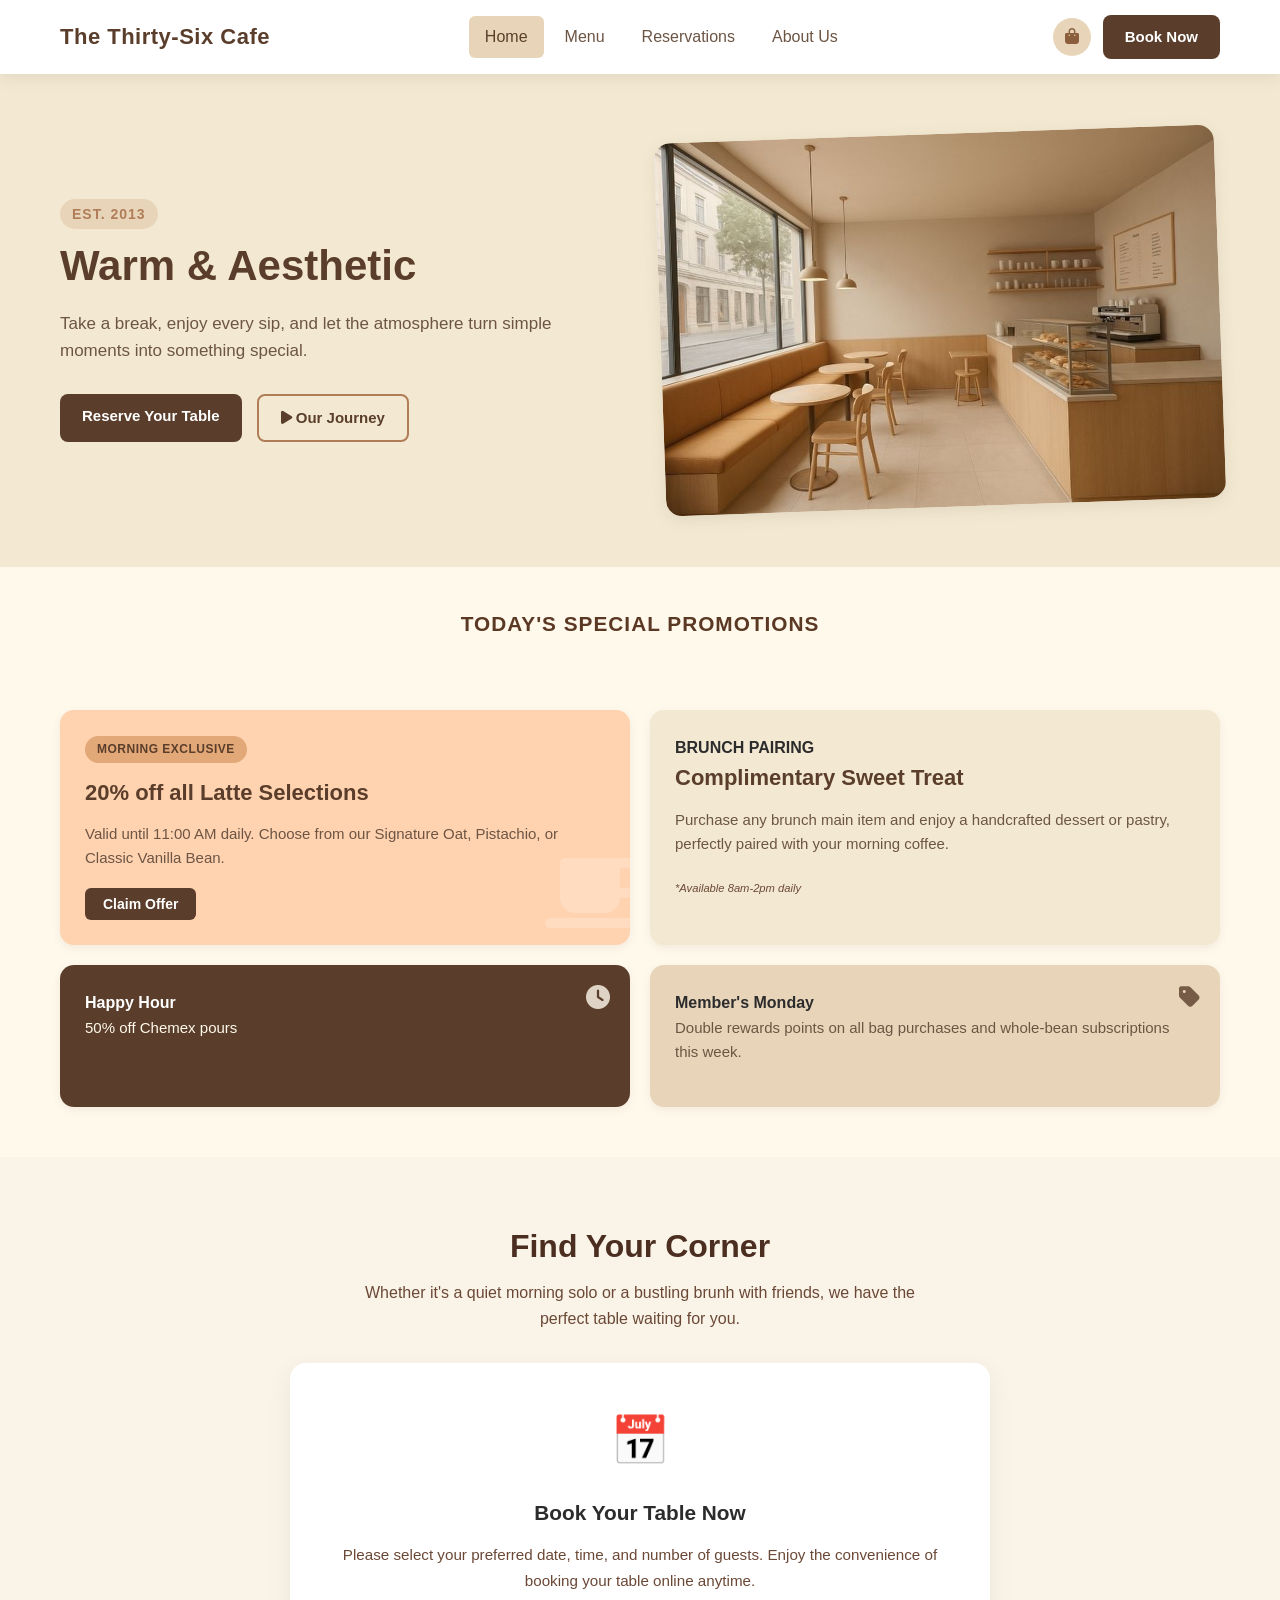
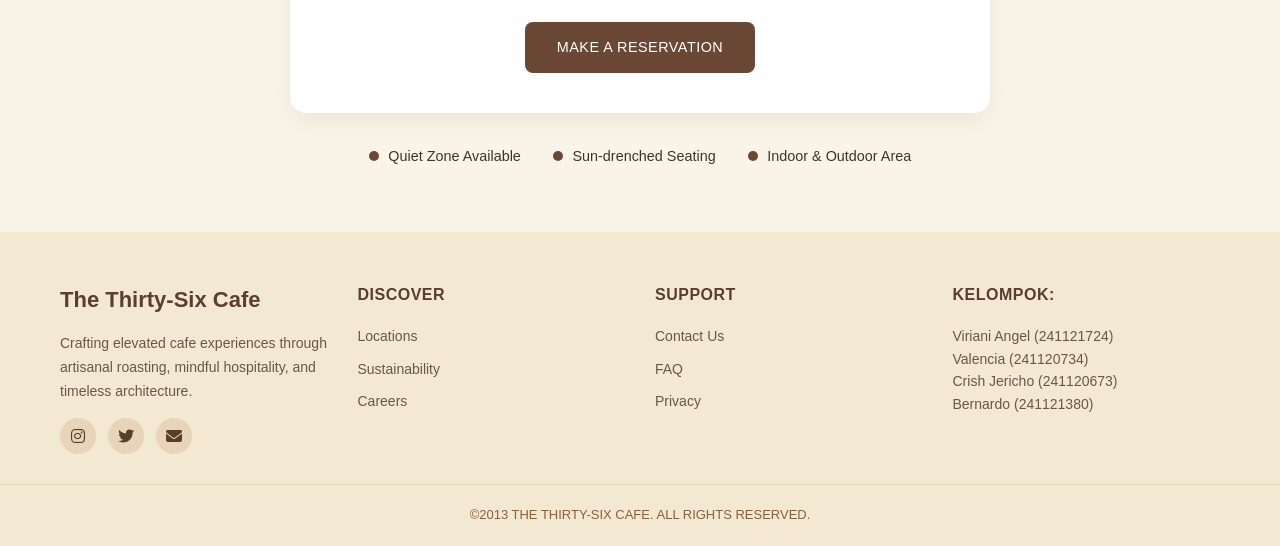
==== commit 011ba513: "lasttt" ====
--- a/index.html
+++ b/index.html
@@ -89,7 +89,7 @@
         </div>    
 
         <!-- Bagian Cari Meja -->
-        <section class="reservation-setion">
+        <section class="reservation-section">
             <div class="reservation-container">
 
                 <h2 class="reservation-title">Find Your Corner</h2>
@@ -113,7 +113,7 @@
                     </div>
                     <div class="feature-item">
                         <span class="dot"></span>
-                        <span>Indor & Outdoor Area</span>
+                        <span>Indoor & Outdoor Area</span>
                     </div>
                 </div>
             </div>
--- a/style.css
+++ b/style.css
@@ -27,7 +27,6 @@
     display: block;
 }
 
-/* HEADER & NAVIGASI */
 .header {
     background-color: #FFFFFF;
     box-shadow: 0 4px 15px rgba(90, 62, 43, 0.1);
@@ -53,7 +52,6 @@
     letter-spacing: 0.5px;
 }
 
-/* Ikon Garis Tiga */
 .menu-toggle {
     font-size: 28px;
     color: #5A3E2B;
@@ -61,7 +59,6 @@
     display: none; /* Awalnya tersembunyi, muncul di HP/Tablet */
 }
 
-/* Kotak Menu Navigasi */
 .navbar {
     display: flex;
     gap: 5px;
@@ -138,7 +135,6 @@
     color: #FFFFFF;
 }
 
-/* BAGIAN HERO (HOME) */
 .hero-section {
     padding: 60px 0;
     background-color: #F3E9D2;
@@ -196,7 +192,6 @@
     transform: rotate(0deg) scale(1.02);
 }
 
-/* KARTU PROMO (HOME) */
 .promo-section-title {
     text-align: center;
     font-size: 1.3rem;
@@ -254,11 +249,13 @@
     overflow: hidden;
     transition: all 0.3s ease;
     box-shadow: 0 3px 10px rgba(90, 62, 43, 0.08);
+    transform: translateY(0);
 }
 
 .promo-card:hover {
-    transform: translateY(-5px);
+    transform: translateY(-100px);
     box-shadow: 0 4px 15px rgba(90, 62, 43, 0.1);
+    filter: brightness(1.03);
 }
 
 .promo-badge {
@@ -317,6 +314,13 @@
     z-index: 1;
 }
 
+#claimBtn {
+    position: relative;
+    z-index: 10;
+    pointer-events: auto;
+    cursor: pointer;
+}
+
 .promo-icon-sm {
     position: absolute;
     top: 20px;
@@ -348,7 +352,6 @@
     display: inline-block;
 }
 
-/* BAGIAN CARI MEJA (HOME) */
 .find-table-section {
     padding: 60px 0;
     background-color: #FFFFFF;
@@ -373,7 +376,6 @@
     margin-right: auto;
 }
 
-/* ==== KONTEN UTAMA - SEJAJAR ==== */
 .main-content {
     padding: 1rem 0 2rem;
 }
@@ -398,7 +400,6 @@
     letter-spacing: 0.5px;
 }
 
-/* --- FORM --- */
 .form-group {
     margin-bottom: 1rem;
 }
@@ -469,7 +470,6 @@
     color: #6B4836;
 }
 
-/* --- TABEL --- */
 .registry-header {
     display: flex;
     justify-content: space-between;
@@ -560,7 +560,6 @@
     border-radius: 10px;
 }
 
-/* ==== BAGIAN BAWAH ==== */
 .bottom-section {
     margin: 2rem 0;
 }
@@ -617,13 +616,6 @@
     color: #333;
 }
 
-@media (max-width: 768px) {
-    .content-grid {
-        grid-template-columns: 1fr;
-    }
-}
-
-/* ==== NOTIFIKASI ==== */
 .notification {
     position: fixed;
     top: 2rem;
@@ -663,8 +655,7 @@
     line-height: 1.4;
 }
 
-/* ==== reservasi bagian home==== */
-.reservation-setion {
+.reservation-section {
     padding: 4rem 1.2rem;
     background-color: #FAF4E8;
 }
@@ -772,7 +763,6 @@
     display: inline-block;
 }
 
-/* BAGIAN MENU */
 .menu-section {
     padding: 60px 0;
     background-color: #FFFFFF;
@@ -796,7 +786,6 @@
     margin: 0 auto;
 }
 
-/* Tombol Kategori Menu */
 .menu-tabs {
     display: flex;
     gap: 0.8rem;
@@ -829,14 +818,12 @@
     color: #5A3824;
 }
 
-/* Gaya Tombol Saat Diklik */
 .tab-btn.active {
     background-color: #5A3E2B;
     color: #FFFFFF;
     border-color: #5A3E2B;
 }
 
-/* Grid Daftar Menu */
 .menu-grid {
     display: grid;
     grid-template-columns: repeat(auto-fill, minmax(320px, 1fr));
@@ -919,7 +906,6 @@
     color: #5A3E2B;
 }
 
-/*BAGIAN RESERVASI*/
 .reservation-item {
     padding: 0.8rem;
     margin: 0.6rem 0;
@@ -971,24 +957,6 @@
     cursor: pointer;
     font-size: 0.85rem;
 }
-    
-.notification {
-    position: fixed;
-    top: 2rem;
-    right: 2rem;
-    width: fit-content;
-    background: #fff;
-    padding: 1rem 1.5rem;
-    border-radius: 10px;
-    box-shadow: 0 4px 12px rgba(0,0,0,0.15);
-    transform: translateX(400px);
-    transition: transform 0.3s ease;
-    z-index: 999;
-}
-        
-.notification.show {
-    transform: translateX(0);
-}
         
 .empty-state {
     padding: 1.5rem;
@@ -1004,7 +972,6 @@
     border: 1px solid #2ecc71;
 }
 
-/* BAGIAN TENTANG KAMI */
 .about-section {
     padding: 50px 0;
     background-color: #FFFFFF;
@@ -1063,7 +1030,6 @@
     transform: scale(1.1);
 }
 
-/* FOOTER */
 .footer {
     background-color: #F3E9D2;
     color: #FFF9EC;
@@ -1086,8 +1052,14 @@
 .footer-about p {
     font-size: 14px;
     line-height: 1.7;
+    margin-bottom: 15;
+}
+
+.footer-about p {
+    font-size: 14px;
+    line-height: 1.7;
     margin-bottom: 15px;
-    color: #7A6454;
+    color: #6D5544;
 }
 
 .social-links {
@@ -1099,79 +1071,67 @@
     width: 36px;
     height: 36px;
     border-radius: 50%;
-    background-color: #F3EEE2;
+    background-color: #E8D5B9;
     display: flex;
     align-items: center;
     justify-content: center;
-    color: #5C3D2E;
+    color: #5A3E2B;
     transition: all 0.3s ease;
 }
 
 .social-links a:hover {
-    background-color: #5C3D2E;
+    background-color: #B07D58;
     color: #FFFFFF;
-}
-
-.footer-links h4 {
-    font-size: 16px;
-    margin-bottom: 18px;
-    color: #2C2017;
-    text-transform: uppercase;
-    letter-spacing: 0.5px;
-}
-
-.footer-links a {
-    display: block;
-    color: #7A6454;
-    margin-bottom: 10px;
-    font-size: 14px;
-    transition: all 0.3s ease;
-}
-
-.footer-links a:hover {
-    color: #5C3D2E;
-    padding-left: 5px;
-}
-
+    transform: translateY(-2px);
+}
+
+.footer-links h4,
 .footer-subscribe h4 {
     font-size: 16px;
     margin-bottom: 18px;
-    color: #2C2017;
+    color: #5A3E2B;
     text-transform: uppercase;
     letter-spacing: 0.5px;
 }
 
+.footer-links a {
+    display: block;
+    color: #6D5544;
+    margin-bottom: 10px;
+    font-size: 14px;
+    transition: color 0.3s ease, padding-left 0.3s ease;
+}
+
+.footer-links a:hover {
+    color: #B07D58;
+    padding-left: 5px;
+}
+
 .footer-subscribe p {
     font-size: 14px;
-    color: #7A6454;
-    margin-bottom: 15px;
+    color: #6D5544;
+    line-height: 1.6;
 }
 
 .copyright {
     text-align: center;
     padding-top: 20px;
-    border-top: 1px solid rgba(255,255,255,0.1);
+    border-top: 1px solid #E8D5B9;
     font-size: 13px;
-    color: #E8D5B9;
-}
-
-
-/* TAMPILAN HP & TABLET*/
+    color: #8B5E3C;
+}
 
 /* Untuk Tablet */
 @media (max-width: 991px) {
-    /* Tampilkan ikon garis tiga */
     .menu-toggle {
         display: block;
         order: 3;
     }
 
-    /*Sembunyikan tombol Book Now dibagian atas*/
     .header-actions {
         display: none;
     }
 
-    /* Awalnya menu disembunyikan */
     .navbar {
         position: absolute;
         top: 100%;
@@ -1187,7 +1147,6 @@
         z-index: 100;
     }
 
-    /* SAAT KOTAK CEK DICENTANG, MENU MUNCUL */
     #cek-menu:checked ~ .navbar {
         display: flex;
     }
@@ -1343,6 +1302,156 @@
         font-size: 0.7rem;
         padding: 0.3rem 0.5rem;
     }
+    .container {
+        padding: 0 1.2rem;
+        width: 100%;
+    }
+
+    /* Judul & paragraf atas */
+    .page-header {
+        padding: 1.2rem 1.2rem 0.8rem;
+    }
+    .main-title {
+        font-size: 1.6rem;
+        line-height: 1.3;
+    }
+    .desc {
+        font-size: 0.95rem;
+        line-height: 1.5;
+        margin-top: 0.4rem;
+        /* Perbaiki salah ketik: everuthing → everything */
+    }
+
+    /* ✅ PERBAIKAN UTAMA: Kartu Form & Daftar */
+    .card {
+        width: 100%;
+        margin: 1rem 0;
+        padding: 1.5rem !important; /* Tambah jarak DALAM kartu agar tidak terpotong */
+        border-radius: 10px;
+        overflow: hidden; /* Jaga isi tetap di dalam */
+    }
+
+    /* Baris Tanggal & Jam: tumpuk vertikal */
+    .form-row {
+        flex-direction: column;
+        gap: 1rem;
+        width: 100%;
+    }
+
+    /* Semua kolom input: lebar penuh + jarak dalam */
+    .form-group {
+        width: 100%;
+        margin-bottom: 1rem;
+    }
+    .form-group label {
+        display: block;
+        font-size: 0.9rem;
+        margin-bottom: 0.4rem;
+        font-weight: 500;
+    }
+    .form-group input {
+        width: 100%;
+        padding: 0.85rem 0.9rem;
+        font-size: 0.95rem;
+        border-radius: 6px;
+    }
+
+    /* Tombol hitung meja */
+    .counter {
+        display: flex;
+        align-items: center;
+        gap: 1rem;
+    }
+    .counter button {
+        padding: 0.5rem 1rem;
+        font-size: 1rem;
+    }
+
+    /* ✅ Tombol Konfirmasi: Pasti muat penuh tapi ada jarak */
+    .btn-confirm {
+        width: 100%;
+        padding: 0.9rem;
+        font-size: 1rem;
+        border-radius: 6px;
+        margin-top: 0.5rem;
+    }
+    .note {
+        font-size: 0.8rem;
+        text-align: center;
+        margin-top: 0.6rem;
+        color: #666;
+    }
+
+    /* Tombol Tab Filter: bisa digeser, tidak keluar */
+    .registry-header {
+        margin-bottom: 1rem;
+    }
+    .tabs {
+        display: flex;
+        overflow-x: auto;
+        gap: 0.6rem;
+        padding-bottom: 0.4rem;
+        margin-right: -0.3rem;
+    }
+    .tab-btn {
+        white-space: nowrap;
+        font-size: 0.82rem;
+        padding: 0.5rem 0.7rem;
+        border-radius: 20px;
+    }
+
+    /* ✅ Tabel: pembungkus geser sudah benar */
+    .registry-table-wrapper {
+        width: 100%;
+        overflow-x: auto;
+        margin-top: 0.5rem;
+    }
+    .reservation-table {
+        min-width: 620px;
+        font-size: 0.85rem;
+    }
+
+    /* Bagian bawah: gambar & info */
+    .content-grid {
+        grid-template-columns: 1fr;
+        gap: 1.2rem;
+    }
+    .image-card img {
+        width: 100%;
+        border-radius: 8px;
+    }
+    .info-card {
+        padding: 1.5rem !important;
+    }
+    .counter {
+        display: flex;
+        align-items: center;
+        justify-content: center; /* atau kiri: flex-start */
+        gap: 0.6rem;
+        max-width: 160px; /* Batasi lebar total agar tidak melebar */
+        width: fit-content;
+    }
+    .counter button {
+        width: 36px;
+        height: 36px;
+        border: 1px solid #ddd;
+        background: #f8f0e6;
+        border-radius: 4px;
+        font-size: 1rem;
+        cursor: pointer;
+        display: flex;
+        align-items: center;
+        justify-content: center;
+    }
+    .counter input {
+        width: 50px;
+        height: 36px;
+        text-align: center;
+        border: 1px solid #ddd;
+        border-radius: 4px;
+        padding: 0;
+        font-size: 0.95rem;
+    }
 
     /* Bagian bawah: gambar & info */
     .bottom-section {
@@ -1368,9 +1477,12 @@
         font-size: 0.8rem;
         padding: 0.5rem 0.9rem;
     }
-}
-
-@keyframes fadein {
+    .content-grid {
+        grid-template-columns: 1fr;
+    }
+}
+
+@keyframes fadeInUp {
     from {
         opacity: 0;
         transform: translateY(20px);
@@ -1381,7 +1493,14 @@
     }
 }
 
-
-.hero-section {
-    animation: fadein 0.6s ease;
-}
+.promo-card,
+.menu-item,
+.about-image,
+.about-text {
+    animation: fadeInUp 0.6s ease forwards;
+}
+
+.promo-card:nth-child(1) { animation-delay: 0.1s; }
+.promo-card:nth-child(2) { animation-delay: 0.2s; }
+.promo-card:nth-child(3) { animation-delay: 0.3s; }
+.promo-card:nth-child(4) { animation-delay: 0.4s; }
